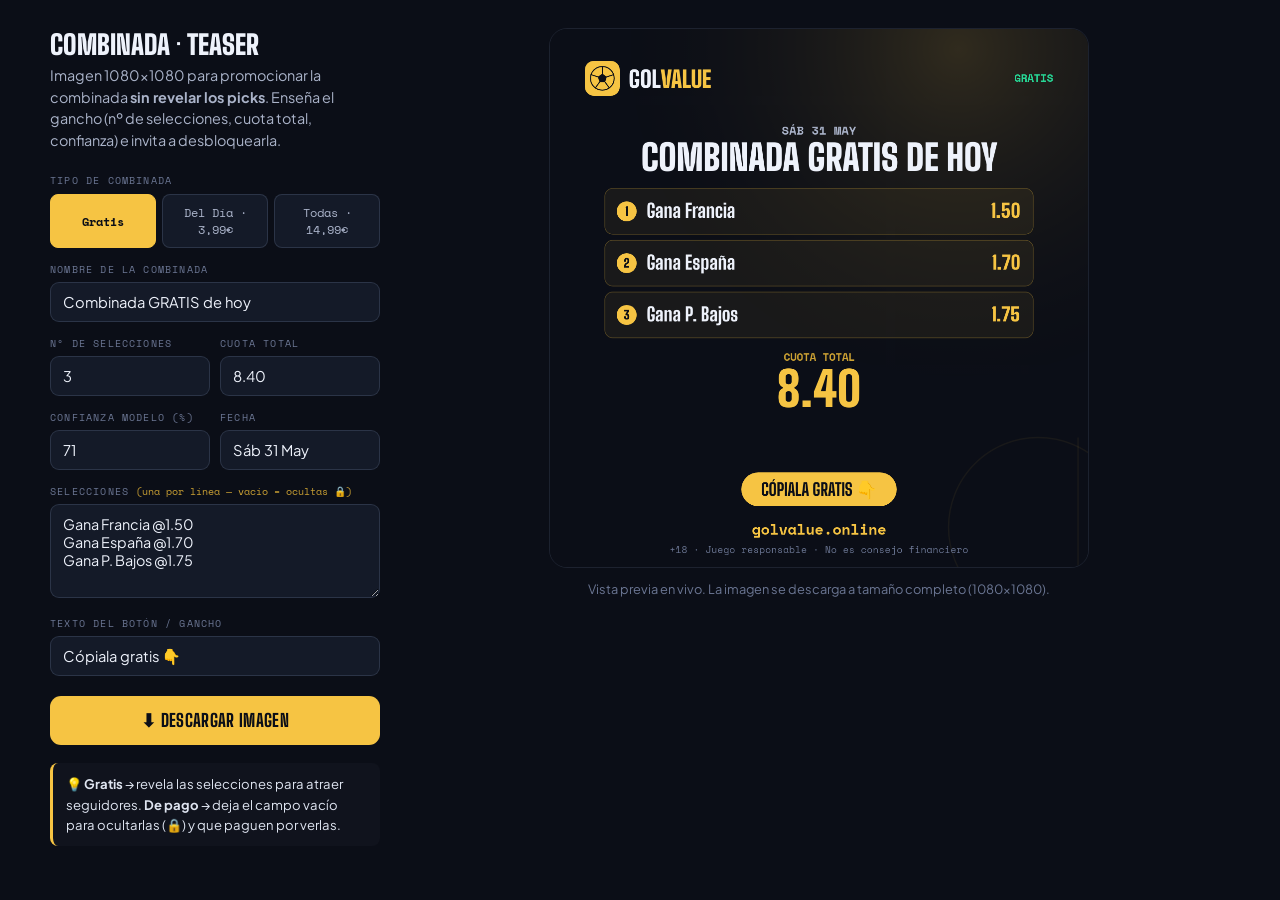
==== brand/combo-card.html @ 1acb76f7 "Add files via upload" ====
<!DOCTYPE html>
<html lang="es">
<head>
<meta charset="UTF-8">
<meta name="viewport" content="width=device-width, initial-scale=1.0">
<title>GOLVALUE · Generador de Combinada</title>
<link rel="preconnect" href="https://fonts.googleapis.com">
<link rel="preconnect" href="https://fonts.gstatic.com" crossorigin>
<link href="https://fonts.googleapis.com/css2?family=Big+Shoulders+Display:wght@700;800;900&family=Plus+Jakarta+Sans:wght@400;500;600;700&family=Space+Mono:wght@400;700&display=swap" rel="stylesheet">
<style>
*{box-sizing:border-box;margin:0;padding:0}
body{background:#0b0e17;color:#eef2fb;font-family:'Plus Jakarta Sans',system-ui,sans-serif;padding:28px}
.wrap{max-width:1180px;margin:0 auto;display:grid;grid-template-columns:330px 1fr;gap:28px;align-items:start}
@media(max-width:860px){.wrap{grid-template-columns:1fr}}
h1{font-family:'Big Shoulders Display',sans-serif;font-weight:900;font-size:1.7rem;text-transform:uppercase;margin-bottom:4px}
.sub{color:#aab3c9;font-size:.9rem;margin-bottom:22px;line-height:1.5}
label{display:block;font-family:'Space Mono',monospace;font-size:.62rem;letter-spacing:.12em;text-transform:uppercase;color:#6b7693;margin:14px 0 5px}
input,select{width:100%;background:#141a28;border:1px solid rgba(150,170,210,.18);color:#eef2fb;border-radius:9px;padding:10px 12px;font-family:'Plus Jakarta Sans',sans-serif;font-size:.92rem}
input:focus,select:focus{outline:none;border-color:#f6c443}
.btn{width:100%;margin-top:20px;background:#f6c443;color:#0b0e17;border:none;border-radius:11px;padding:14px;font-family:'Big Shoulders Display',sans-serif;font-weight:800;font-size:1.1rem;text-transform:uppercase;letter-spacing:.02em;cursor:pointer}
.btn:hover{filter:brightness(1.05)}
.preview{display:flex;flex-direction:column;align-items:center;gap:12px}
canvas{width:100%;max-width:540px;height:auto;border-radius:18px;border:1px solid rgba(150,170,210,.13)}
.hint{color:#6b7693;font-size:.8rem;text-align:center;max-width:540px;line-height:1.5}
.two{display:grid;grid-template-columns:1fr 1fr;gap:10px}
.seg{display:flex;gap:6px;margin-top:6px}
.seg button{flex:1;background:#141a28;border:1px solid rgba(150,170,210,.18);color:#aab3c9;border-radius:8px;padding:9px;font-family:'Space Mono',monospace;font-size:.72rem;cursor:pointer}
.seg button.on{background:#f6c443;color:#0b0e17;border-color:#f6c443;font-weight:700}
.note{background:#10131d;border-left:3px solid #f6c443;padding:11px 13px;border-radius:8px;font-size:.82rem;line-height:1.55;color:#dfe5f1;margin-top:18px}
</style>
</head>
<body>
<div class="wrap">
  <div>
    <h1>Combinada · teaser</h1>
    <p class="sub">Imagen 1080×1080 para promocionar la combinada <b>sin revelar los picks</b>. Enseña el gancho (nº de selecciones, cuota total, confianza) e invita a desbloquearla.</p>

    <label>Tipo de combinada</label>
    <div class="seg" id="tier">
      <button data-t="free" class="on">Gratis</button>
      <button data-t="single">Del Día · 3,99€</button>
      <button data-t="all">Todas · 14,99€</button>
    </div>

    <label>Nombre de la combinada</label>
    <input id="name" value="Combinada GRATIS de hoy">

    <div class="two">
      <div><label>Nº de selecciones</label><input id="legs" value="3"></div>
      <div><label>Cuota total</label><input id="odd" value="8.40"></div>
    </div>
    <div class="two">
      <div><label>Confianza modelo (%)</label><input id="conf" value="71"></div>
      <div><label>Fecha</label><input id="date" value="Sáb 31 May"></div>
    </div>

    <label>Selecciones <span style="color:#caa033;text-transform:none;letter-spacing:0">(una por línea — vacío = ocultas 🔒)</span></label>
    <textarea id="picks" rows="4" style="width:100%;background:#141a28;border:1px solid rgba(150,170,210,.18);color:#eef2fb;border-radius:9px;padding:10px 12px;font-family:'Plus Jakarta Sans',sans-serif;font-size:.9rem;resize:vertical">Gana Francia @1.50
Gana España @1.70
Gana P. Bajos @1.75</textarea>

    <label>Texto del botón / gancho</label>
    <input id="cta" value="Cópiala gratis 👇">

    <button class="btn" onclick="download()">⬇ Descargar imagen</button>

    <div class="note">💡 <b>Gratis</b> → revela las selecciones para atraer seguidores. <b>De pago</b> → deja el campo vacío para ocultarlas (🔒) y que paguen por verlas.</div>
  </div>

  <div class="preview">
    <canvas id="c" width="1080" height="1080"></canvas>
    <p class="hint">Vista previa en vivo. La imagen se descarga a tamaño completo (1080×1080).</p>
  </div>
</div>

<script>
const navy='#0b0e17', gold='#f6c443', golddim='#caa033', white='#eef2fb', gray='#aab3c9', green='#27d796', surf='#141a28';
const cv=document.getElementById('c'), x=cv.getContext('2d');
const $=id=>document.getElementById(id);

function rr(c,X,Y,w,h,r){c.beginPath();c.moveTo(X+r,Y);c.arcTo(X+w,Y,X+w,Y+h,r);c.arcTo(X+w,Y+h,X,Y+h,r);c.arcTo(X,Y+h,X,Y,r);c.arcTo(X,Y,X+w,Y,r);c.closePath();}
function ball(c,cx,cy,R,col){c.save();c.strokeStyle=col;c.fillStyle=col;c.lineWidth=Math.max(2,R*0.085);c.lineCap='round';c.lineJoin='round';c.beginPath();c.arc(cx,cy,R,0,7);c.stroke();const rp=R*0.4,v=[];for(let i=0;i<5;i++){const a=(-90+i*72)*Math.PI/180;v.push([cx+rp*Math.cos(a),cy+rp*Math.sin(a)]);}c.beginPath();v.forEach((p,i)=>i?c.lineTo(p[0],p[1]):c.moveTo(p[0],p[1]));c.closePath();c.fill();for(let i=0;i<5;i++){const a=(-90+i*72)*Math.PI/180;c.beginPath();c.moveTo(v[i][0],v[i][1]);c.lineTo(cx+R*Math.cos(a),cy+R*Math.sin(a));c.stroke();}c.restore();}
function fit(c,t,maxW,start,fam){let s=start;do{c.font='900 '+s+'px '+fam;if(c.measureText(t).width<=maxW)break;s-=4;}while(s>26);return s;}

let tier='free';

function parsePicks(){
  return ($('picks').value||'').split('\n').map(l=>l.trim()).filter(Boolean).map(l=>{
    const m=l.match(/^(.*?)(?:\s*@\s*([\d.,]+))?$/);
    return { sel:(m[1]||'').trim(), odd:(m[2]||'').replace(',','.') };
  });
}

function draw(){
  x.fillStyle=navy;x.fillRect(0,0,1080,1080);
  let g=x.createRadialGradient(820,40,0,820,40,760);g.addColorStop(0,'rgba(246,196,67,0.16)');g.addColorStop(1,'rgba(0,0,0,0)');x.fillStyle=g;x.fillRect(0,0,1080,1080);
  x.save();x.globalAlpha=0.06;x.strokeStyle=gold;x.lineWidth=3;x.beginPath();x.arc(980,1000,180,0,7);x.stroke();x.beginPath();x.moveTo(1060,820);x.lineTo(1060,1080);x.stroke();x.restore();

  // header
  const S=70;rr(x,70,64,S,S,18);x.fillStyle=gold;x.fill();ball(x,70+S/2,64+S/2,S*0.34,navy);
  x.textBaseline='middle';x.textAlign='left';
  x.font='900 46px "Big Shoulders Display"';x.fillStyle=white;x.fillText('GOL',158,103);
  const wg=x.measureText('GOL').width;x.fillStyle=gold;x.fillText('VALUE',158+wg,103);
  const badge = tier==='free' ? 'GRATIS' : tier==='single' ? 'COMBINADA · 3,99€' : 'PREMIUM · 14,99€';
  x.textAlign='right';x.font='700 22px "Space Mono"';x.fillStyle=tier==='free'?green:golddim;x.fillText(badge, 1010, 100);

  // date + name
  x.textAlign='center';x.font='700 24px "Space Mono"';x.fillStyle=gray;
  x.fillText(($('date').value||'').toUpperCase(), 540, 206);
  const nm=($('name').value||'').toUpperCase();
  const ns=fit(x,nm,940,72,'"Big Shoulders Display"');
  x.font='900 '+ns+'px "Big Shoulders Display"';x.fillStyle=white;x.fillText(nm,540,262);

  const picks=parsePicks();
  const reveal = picks.length>0;

  if (reveal){
    // ---- list of selections (free / promo) ----
    const top=330, rowH=Math.min(108,(640-top+330)/Math.max(picks.length,1));
    const lx=110, lw=860;
    let y=320;
    const rh=Math.max(72, Math.min(104, 470/Math.max(picks.length,1)));
    picks.slice(0,5).forEach((p,i)=>{
      rr(x,lx,y,lw,rh-12,16);x.fillStyle='rgba(246,196,67,0.06)';x.fill();
      rr(x,lx,y,lw,rh-12,16);x.lineWidth=1.5;x.strokeStyle='rgba(246,196,67,0.28)';x.stroke();
      // num
      x.beginPath();x.arc(lx+44,y+(rh-12)/2,20,0,7);x.fillStyle=gold;x.fill();
      x.fillStyle=navy;x.font='900 24px "Big Shoulders Display"';x.textAlign='center';x.textBaseline='middle';x.fillText(String(i+1),lx+44,y+(rh-12)/2+1);
      // sel
      x.textAlign='left';x.fillStyle=white;
      const ss=fit(x,p.sel,560,38,'"Big Shoulders Display"');
      x.font='800 '+ss+'px "Big Shoulders Display"';x.fillText(p.sel,lx+84,y+(rh-12)/2+1);
      // odd
      if(p.odd){x.textAlign='right';x.fillStyle=gold;x.font='900 38px "Big Shoulders Display"';x.fillText(p.odd,lx+lw-26,y+(rh-12)/2+1);}
      y+=rh;
    });
    x.textBaseline='alphabetic';
    // total odds strip
    x.textAlign='center';x.font='700 22px "Space Mono"';x.fillStyle=golddim;x.fillText('CUOTA TOTAL',540,y+34);
    x.font='900 96px "Big Shoulders Display"';x.fillStyle=gold;x.textBaseline='middle';x.fillText(($('odd').value||''),540,y+96);
    x.textBaseline='alphabetic';
  } else {
    // ---- hidden picks (paid teaser) ----
    const bx=140,by=360,bw=800,bh=270;
    x.save();x.shadowColor='rgba(246,196,67,0.28)';x.shadowBlur=46;rr(x,bx,by,bw,bh,28);x.fillStyle='rgba(246,196,67,0.07)';x.fill();x.restore();
    rr(x,bx,by,bw,bh,28);x.lineWidth=2;x.strokeStyle='rgba(246,196,67,0.5)';x.stroke();
    x.textAlign='center';
    x.font='700 24px "Space Mono"';x.fillStyle=golddim;x.fillText('CUOTA TOTAL',540,by+58);
    x.font='900 150px "Big Shoulders Display"';x.fillStyle=gold;x.fillText(($('odd').value||''),540,by+165);
    x.font='400 23px "Space Mono"';x.fillStyle=gray;x.fillText('🔒 '+($('legs').value||'')+' selecciones ocultas',540,by+230);

    const sy=760;
    function stat(cx,lbl,val,col){x.font='400 22px "Space Mono"';x.fillStyle=gray;x.textAlign='center';x.fillText(lbl,cx,sy);x.font='900 64px "Big Shoulders Display"';x.fillStyle=col;x.fillText(val,cx,sy+62);}
    stat(330,'SELECCIONES',($('legs').value||''),white);
    stat(750,'CONFIANZA',($('conf').value||'')+'%',green);
  }

  // CTA pill
  const cta=($('cta').value||'').toUpperCase();
  x.font='800 34px "Big Shoulders Display"';
  const cw=x.measureText(cta).width+80, cx0=540-cw/2, cyy=890;
  rr(x,cx0,cyy,cw,68,34);x.fillStyle=gold;x.fill();
  x.fillStyle=navy;x.textAlign='center';x.textBaseline='middle';x.fillText(cta,540,cyy+36);
  x.textBaseline='alphabetic';

  // footer
  x.font='700 30px "Space Mono"';x.fillStyle=gold;x.fillText('golvalue.online',540,1015);
  x.font='400 19px "Space Mono"';x.fillStyle='#6b7693';x.fillText('+18 · Juego responsable · No es consejo financiero',540,1052);
}

function download(){
  draw();
  cv.toBlob(b=>{const a=document.createElement('a');a.download='golvalue-combinada.png';a.href=URL.createObjectURL(b);a.click();},'image/png');
}

document.querySelectorAll('#tier button').forEach(b=>b.addEventListener('click',()=>{
  document.querySelectorAll('#tier button').forEach(z=>z.classList.remove('on'));
  b.classList.add('on'); tier=b.dataset.t;
  if(tier==='free'){ $('name').value='Combinada GRATIS de hoy'; $('cta').value='Cópiala gratis 👇'; }
  else if(tier==='single'){ $('name').value='Combinada del Día'; $('cta').value='Desbloquéala por 3,99€'; $('picks').value=''; }
  else { $('name').value='Combinada Premium'; $('cta').value='Todas por 14,99€/mes'; $('picks').value=''; }
  draw();
}));
['name','legs','odd','conf','date','cta','picks'].forEach(id=>$(id).addEventListener('input',draw));
if(document.fonts&&document.fonts.ready){document.fonts.ready.then(draw);}
draw(); setTimeout(draw,400);
</script>
</body>
</html>
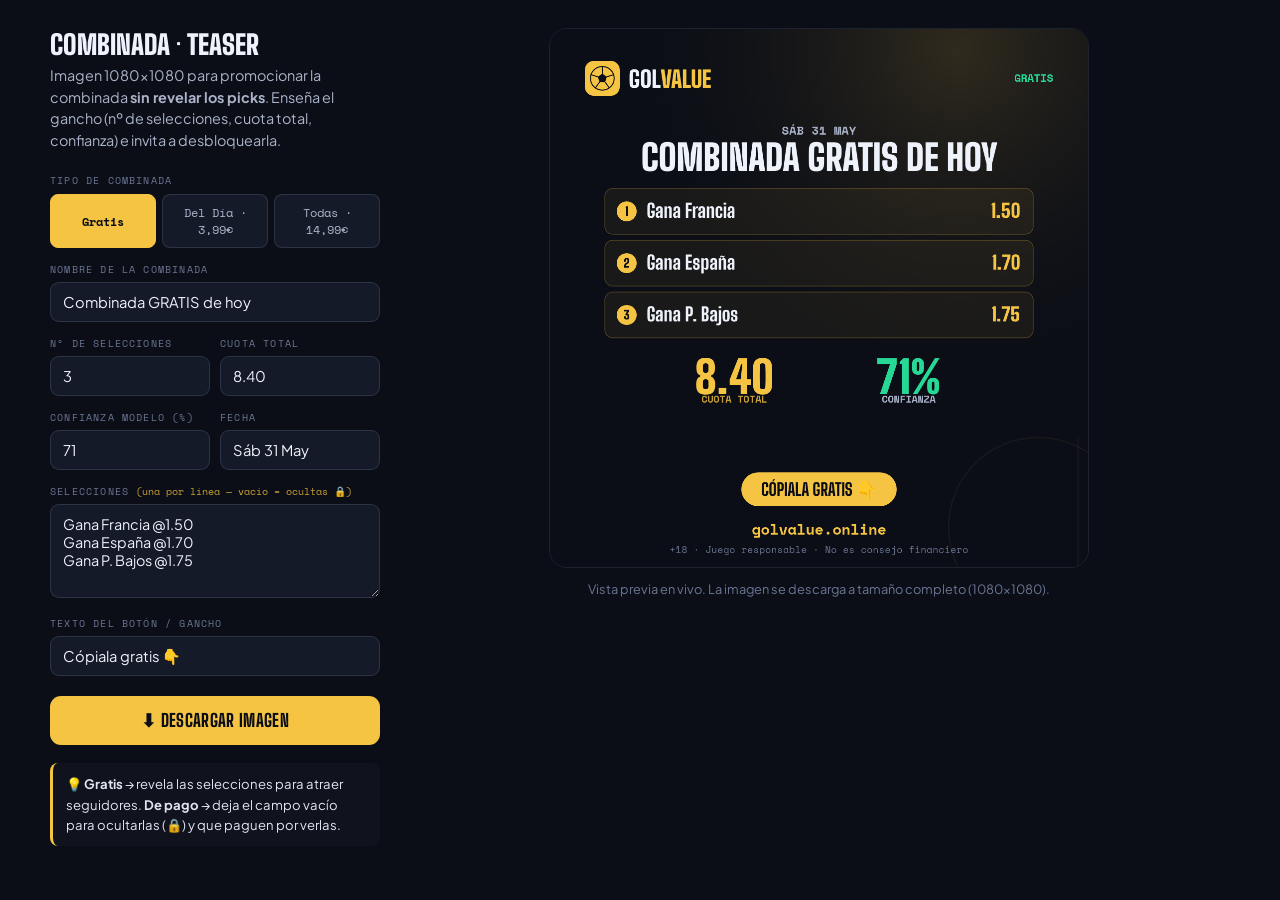
==== commit f5102191: "Add files via upload" ====
--- a/brand/combo-card.html
+++ b/brand/combo-card.html
@@ -135,10 +135,12 @@
       y+=rh;
     });
     x.textBaseline='alphabetic';
-    // total odds strip
-    x.textAlign='center';x.font='700 22px "Space Mono"';x.fillStyle=golddim;x.fillText('CUOTA TOTAL',540,y+34);
-    x.font='900 96px "Big Shoulders Display"';x.fillStyle=gold;x.textBaseline='middle';x.fillText(($('odd').value||''),540,y+96);
-    x.textBaseline='alphabetic';
+    // total odds + confidence strip
+    x.textAlign='center';
+    x.font='900 90px "Big Shoulders Display"';x.fillStyle=gold;x.textBaseline='middle';x.fillText(($('odd').value||''),370,y+72);
+    x.font='700 20px "Space Mono"';x.fillStyle=golddim;x.textBaseline='alphabetic';x.fillText('CUOTA TOTAL',370,y+118);
+    x.font='900 90px "Big Shoulders Display"';x.fillStyle=green;x.textBaseline='middle';x.fillText(($('conf').value||'')+'%',720,y+72);
+    x.font='700 20px "Space Mono"';x.fillStyle=gray;x.textBaseline='alphabetic';x.fillText('CONFIANZA',720,y+118);
   } else {
     // ---- hidden picks (paid teaser) ----
     const bx=140,by=360,bw=800,bh=270;
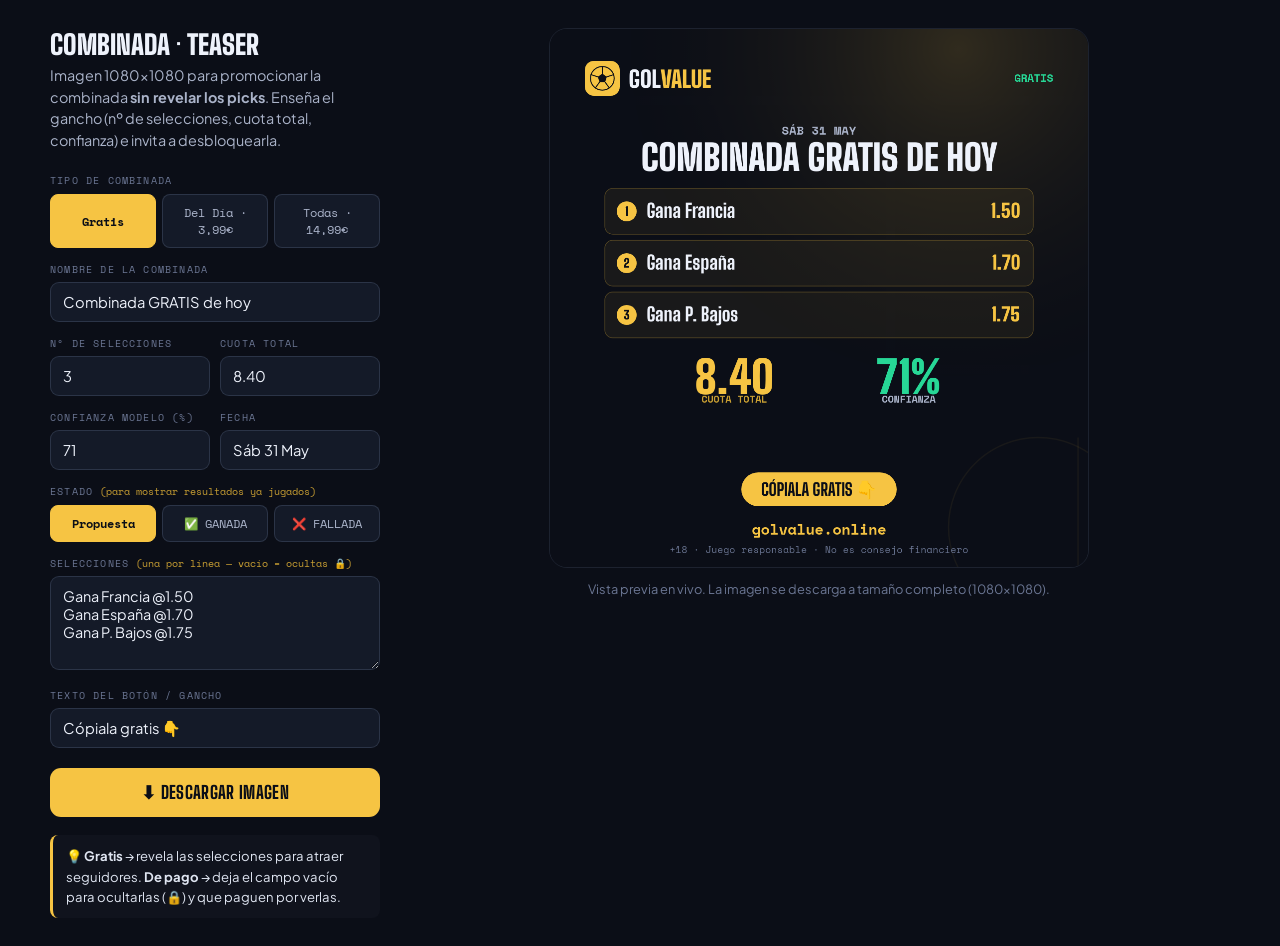
==== commit ac72337f: "Add files via upload" ====
--- a/brand/combo-card.html
+++ b/brand/combo-card.html
@@ -54,6 +54,13 @@
       <div><label>Fecha</label><input id="date" value="Sáb 31 May"></div>
     </div>
 
+    <label>Estado <span style="color:#caa033;text-transform:none;letter-spacing:0">(para mostrar resultados ya jugados)</span></label>
+    <div class="seg" id="state">
+      <button data-s="open" class="on">Propuesta</button>
+      <button data-s="won">✅ GANADA</button>
+      <button data-s="lost">❌ FALLADA</button>
+    </div>
+
     <label>Selecciones <span style="color:#caa033;text-transform:none;letter-spacing:0">(una por línea — vacío = ocultas 🔒)</span></label>
     <textarea id="picks" rows="4" style="width:100%;background:#141a28;border:1px solid rgba(150,170,210,.18);color:#eef2fb;border-radius:9px;padding:10px 12px;font-family:'Plus Jakarta Sans',sans-serif;font-size:.9rem;resize:vertical">Gana Francia @1.50
 Gana España @1.70
@@ -83,6 +90,7 @@
 function fit(c,t,maxW,start,fam){let s=start;do{c.font='900 '+s+'px '+fam;if(c.measureText(t).width<=maxW)break;s-=4;}while(s>26);return s;}
 
 let tier='free';
+let state='open';   // open | won | lost
 
 function parsePicks(){
   return ($('picks').value||'').split('\n').map(l=>l.trim()).filter(Boolean).map(l=>{
@@ -92,6 +100,9 @@
 }
 
 function draw(){
+  const ACC = state==='won' ? green : state==='lost' ? '#ff6b5e' : gold;
+  const accSoft = state==='won' ? 'rgba(39,215,150,0.07)' : state==='lost' ? 'rgba(255,107,94,0.07)' : 'rgba(246,196,67,0.06)';
+  const accLine = state==='won' ? 'rgba(39,215,150,0.4)' : state==='lost' ? 'rgba(255,107,94,0.4)' : 'rgba(246,196,67,0.28)';
   x.fillStyle=navy;x.fillRect(0,0,1080,1080);
   let g=x.createRadialGradient(820,40,0,820,40,760);g.addColorStop(0,'rgba(246,196,67,0.16)');g.addColorStop(1,'rgba(0,0,0,0)');x.fillStyle=g;x.fillRect(0,0,1080,1080);
   x.save();x.globalAlpha=0.06;x.strokeStyle=gold;x.lineWidth=3;x.beginPath();x.arc(980,1000,180,0,7);x.stroke();x.beginPath();x.moveTo(1060,820);x.lineTo(1060,1080);x.stroke();x.restore();
@@ -101,8 +112,9 @@
   x.textBaseline='middle';x.textAlign='left';
   x.font='900 46px "Big Shoulders Display"';x.fillStyle=white;x.fillText('GOL',158,103);
   const wg=x.measureText('GOL').width;x.fillStyle=gold;x.fillText('VALUE',158+wg,103);
-  const badge = tier==='free' ? 'GRATIS' : tier==='single' ? 'COMBINADA · 3,99€' : 'PREMIUM · 14,99€';
-  x.textAlign='right';x.font='700 22px "Space Mono"';x.fillStyle=tier==='free'?green:golddim;x.fillText(badge, 1010, 100);
+  const badge = state==='won' ? '✅ GANADA' : state==='lost' ? '❌ FALLADA'
+              : tier==='free' ? 'GRATIS' : tier==='single' ? 'COMBINADA · 3,99€' : 'PREMIUM · 14,99€';
+  x.textAlign='right';x.font='700 22px "Space Mono"';x.fillStyle=(state==='won')?green:(state==='lost')?'#ff6b5e':(tier==='free'?green:golddim);x.fillText(badge, 1010, 100);
 
   // date + name
   x.textAlign='center';x.font='700 24px "Space Mono"';x.fillStyle=gray;
@@ -121,26 +133,27 @@
     let y=320;
     const rh=Math.max(72, Math.min(104, 470/Math.max(picks.length,1)));
     picks.slice(0,5).forEach((p,i)=>{
-      rr(x,lx,y,lw,rh-12,16);x.fillStyle='rgba(246,196,67,0.06)';x.fill();
-      rr(x,lx,y,lw,rh-12,16);x.lineWidth=1.5;x.strokeStyle='rgba(246,196,67,0.28)';x.stroke();
-      // num
-      x.beginPath();x.arc(lx+44,y+(rh-12)/2,20,0,7);x.fillStyle=gold;x.fill();
-      x.fillStyle=navy;x.font='900 24px "Big Shoulders Display"';x.textAlign='center';x.textBaseline='middle';x.fillText(String(i+1),lx+44,y+(rh-12)/2+1);
+      rr(x,lx,y,lw,rh-12,16);x.fillStyle=accSoft;x.fill();
+      rr(x,lx,y,lw,rh-12,16);x.lineWidth=1.5;x.strokeStyle=accLine;x.stroke();
+      // num / result mark
+      x.beginPath();x.arc(lx+44,y+(rh-12)/2,20,0,7);x.fillStyle=ACC;x.fill();
+      x.fillStyle=navy;x.font='900 24px "Big Shoulders Display"';x.textAlign='center';x.textBaseline='middle';
+      x.fillText(state==='won'?'✓':state==='lost'?'✗':String(i+1),lx+44,y+(rh-12)/2+1);
       // sel
       x.textAlign='left';x.fillStyle=white;
-      const ss=fit(x,p.sel,560,38,'"Big Shoulders Display"');
+      const ss=fit(x,p.sel,540,38,'"Big Shoulders Display"');
       x.font='800 '+ss+'px "Big Shoulders Display"';x.fillText(p.sel,lx+84,y+(rh-12)/2+1);
       // odd
-      if(p.odd){x.textAlign='right';x.fillStyle=gold;x.font='900 38px "Big Shoulders Display"';x.fillText(p.odd,lx+lw-26,y+(rh-12)/2+1);}
+      if(p.odd){x.textAlign='right';x.fillStyle=ACC;x.font='900 38px "Big Shoulders Display"';x.fillText(p.odd,lx+lw-26,y+(rh-12)/2+1);}
       y+=rh;
     });
     x.textBaseline='alphabetic';
     // total odds + confidence strip
     x.textAlign='center';
-    x.font='900 90px "Big Shoulders Display"';x.fillStyle=gold;x.textBaseline='middle';x.fillText(($('odd').value||''),370,y+72);
+    x.font='900 90px "Big Shoulders Display"';x.fillStyle=ACC;x.textBaseline='middle';x.fillText(($('odd').value||''),370,y+72);
     x.font='700 20px "Space Mono"';x.fillStyle=golddim;x.textBaseline='alphabetic';x.fillText('CUOTA TOTAL',370,y+118);
     x.font='900 90px "Big Shoulders Display"';x.fillStyle=green;x.textBaseline='middle';x.fillText(($('conf').value||'')+'%',720,y+72);
-    x.font='700 20px "Space Mono"';x.fillStyle=gray;x.textBaseline='alphabetic';x.fillText('CONFIANZA',720,y+118);
+    x.font='700 20px "Space Mono"';x.fillStyle=gray;x.textBaseline='alphabetic';x.fillText(state==='won'?'¡PLENO!':state==='lost'?'NO ENTRÓ':'CONFIANZA',720,y+118);
   } else {
     // ---- hidden picks (paid teaser) ----
     const bx=140,by=360,bw=800,bh=270;
@@ -161,7 +174,7 @@
   const cta=($('cta').value||'').toUpperCase();
   x.font='800 34px "Big Shoulders Display"';
   const cw=x.measureText(cta).width+80, cx0=540-cw/2, cyy=890;
-  rr(x,cx0,cyy,cw,68,34);x.fillStyle=gold;x.fill();
+  rr(x,cx0,cyy,cw,68,34);x.fillStyle=ACC;x.fill();
   x.fillStyle=navy;x.textAlign='center';x.textBaseline='middle';x.fillText(cta,540,cyy+36);
   x.textBaseline='alphabetic';
 
@@ -184,6 +197,14 @@
   draw();
 }));
 ['name','legs','odd','conf','date','cta','picks'].forEach(id=>$(id).addEventListener('input',draw));
+document.querySelectorAll('#state button').forEach(b=>b.addEventListener('click',()=>{
+  document.querySelectorAll('#state button').forEach(z=>z.classList.remove('on'));
+  b.classList.add('on'); state=b.dataset.s;
+  if(state==='won'){ $('name').value='¡Combinada GANADA!'; $('cta').value='¡Pleno! ✅'; }
+  else if(state==='lost'){ $('name').value='No pudo ser'; $('cta').value='Mañana, más 👇'; }
+  else { $('cta').value = tier==='free' ? 'Cópiala gratis 👇' : tier==='single' ? 'Desbloquéala por 3,99€' : 'Todas por 14,99€/mes'; }
+  draw();
+}));
 if(document.fonts&&document.fonts.ready){document.fonts.ready.then(draw);}
 draw(); setTimeout(draw,400);
 </script>
